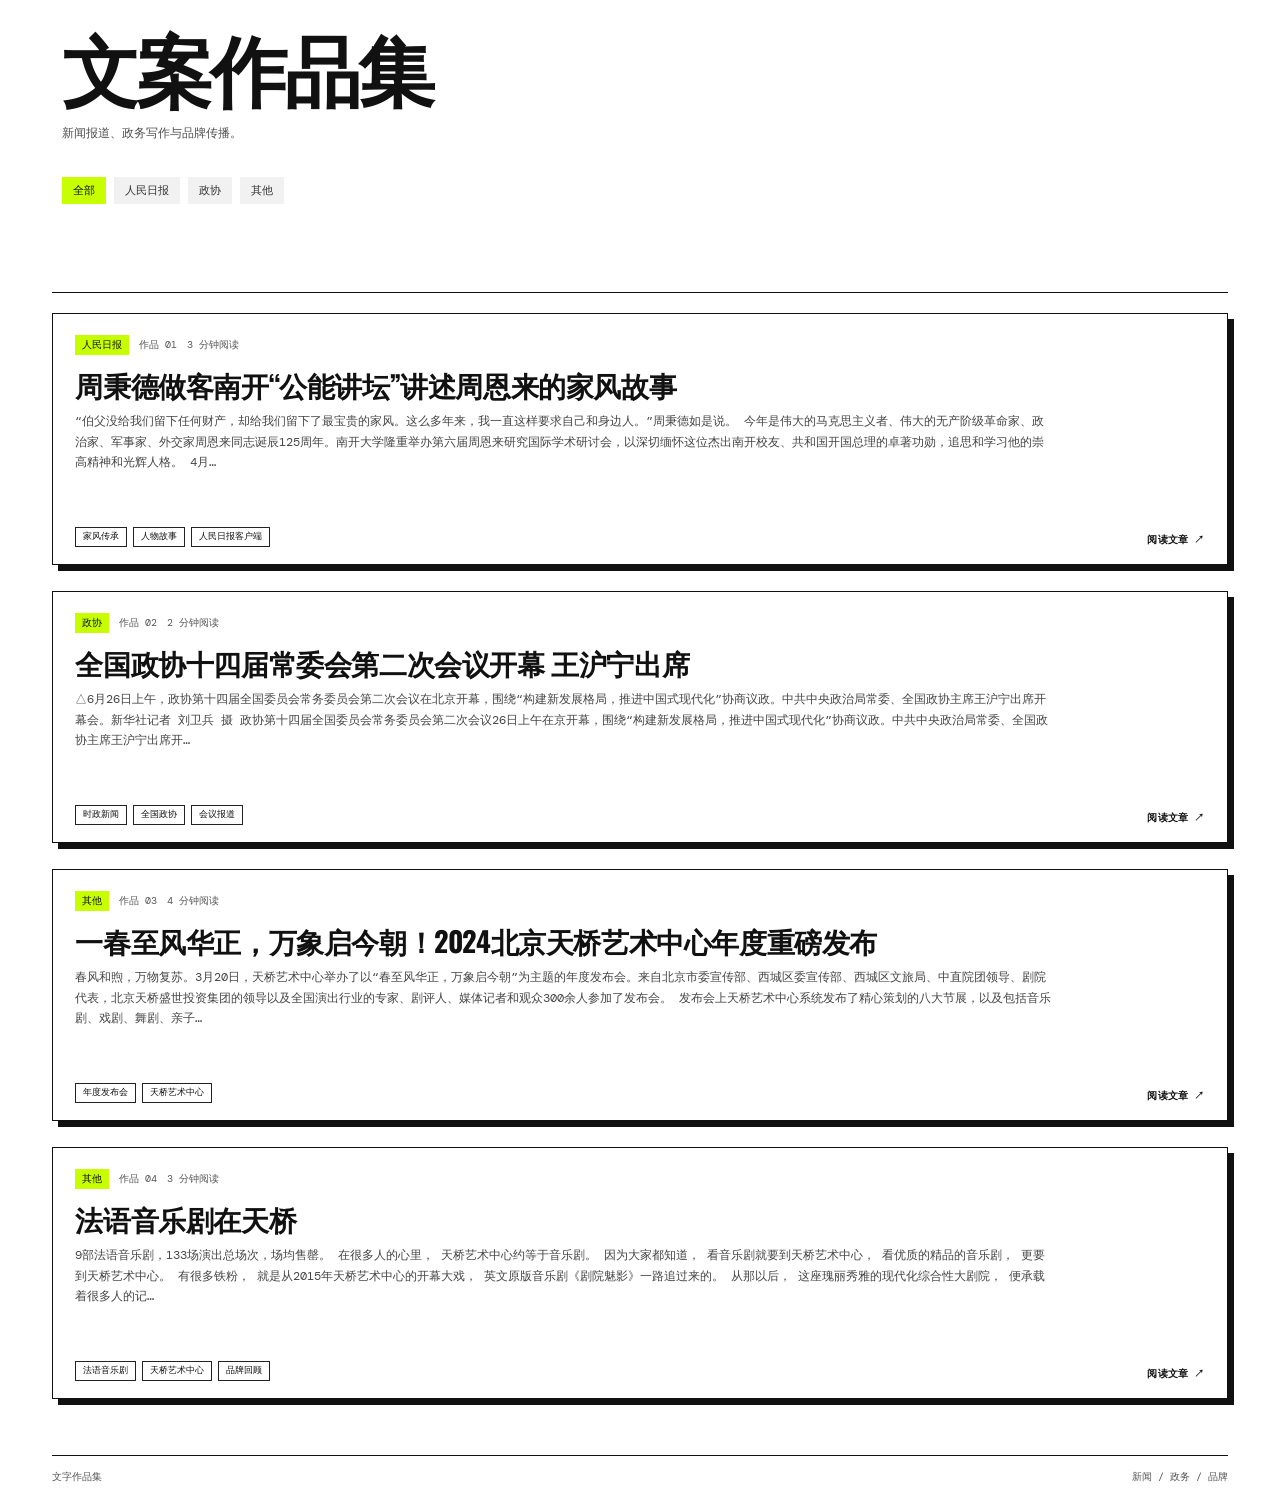
==== state-owned/index.html @ 79fd9572 "Add independent portfolio edition for state-owned enterprise applications" ====
<!doctype html>
<html lang="zh-CN">
<head>
  <meta charset="utf-8">
  <meta name="viewport" content="width=device-width, initial-scale=1">
  <meta name="theme-color" content="#ffffff">
  <meta name="description" content="文案作品集，精选新闻报道、政务写作与品牌传播作品。">
  <title>文案作品集</title>
  <link rel="stylesheet" href="styles.css">
</head>
<body>
  <main class="page-shell">
    <header class="site-header">
      <a class="wordmark" href="#home" aria-label="回到作品列表">文案作品集</a>
      <p class="intro">新闻报道、政务写作与品牌传播。</p>

      <nav class="filters" aria-label="作品分类">
        <button class="filter-chip is-active" data-filter="all" type="button">全部</button>
        <button class="filter-chip" data-filter="人民日报" type="button">人民日报</button>
        <button class="filter-chip" data-filter="政协" type="button">政协</button>
        <button class="filter-chip" data-filter="其他" type="button">其他</button>
      </nav>
    </header>

    <section class="work-section" id="home" aria-label="作品列表">
      <div class="section-rule"></div>
      <div class="article-list" id="article-list" aria-live="polite"></div>
    </section>

    <article class="article-view is-hidden" id="article-view" aria-live="polite"></article>

    <footer class="site-footer">
      <span>文字作品集</span>
      <span>新闻 / 政务 / 品牌</span>
    </footer>
  </main>
  <script src="articles-data.js?v=soe1"></script>
  <script src="script.js?v=soe1"></script>
</body>
</html>
---- state-owned/styles.css ----
@import url('https://fonts.googleapis.com/css2?family=DM+Mono:wght@400;500&family=Oswald:wght@500;600;700&display=swap');

:root {
  --ink: #111;
  --paper: #fff;
  --muted: #707070;
  --pale: #f1f1f1;
  --acid: #c8ff00;
  --mono: "DM Mono", "Courier New", monospace;
  --display: "Oswald", "Arial Narrow", Impact, sans-serif;
}

* { box-sizing: border-box; }
html { scroll-behavior: smooth; }
body {
  margin: 0;
  color: var(--ink);
  background: var(--paper);
  font-family: Arial, "Microsoft YaHei", sans-serif;
  -webkit-font-smoothing: antialiased;
}
button, a { color: inherit; }
button { font: inherit; }

.page-shell { width: min(1440px, 100%); margin: 0 auto; padding: 28px 4.1vw 24px; }
.site-header { min-height: 264px; padding: 0 10px 45px; }
.wordmark {
  display: inline-block;
  font-family: var(--display);
  font-size: clamp(54px, 6vw, 78px);
  font-weight: 700;
  line-height: .98;
  letter-spacing: -3px;
  text-decoration: none;
}
.intro {
  margin: 19px 0 34px;
  color: #4f4f4f;
  font-family: var(--mono);
  font-size: 12px;
  line-height: 1.7;
}
.filters { display: flex; flex-wrap: wrap; gap: 8px; }
.filter-chip {
  border: 0;
  padding: 6px 11px;
  background: #f1f1f1;
  color: #333;
  font-family: var(--mono);
  font-size: 11px;
  cursor: pointer;
  transition: background .15s ease, color .15s ease;
}
.filter-chip:hover, .filter-chip.is-active { background: var(--acid); color: #111; }
.section-rule { height: 1px; margin: 0 0 20px; background: var(--ink); }
.article-list { display: grid; gap: 26px; }
.article-card {
  position: relative;
  display: flex;
  min-height: 252px;
  border: 1.5px solid var(--ink);
  background: var(--paper);
  box-shadow: 6px 6px 0 var(--ink);
  transition: transform .16s ease, box-shadow .16s ease;
}
.article-card.has-image { min-height: 320px; }
.card-image { flex: 0 0 31%; min-width: 220px; padding: 16px; border-right: 1.5px solid var(--ink); }
.card-image img { display: block; width: 100%; height: 100%; min-height: 285px; border: 1px solid var(--ink); object-fit: cover; }
.article-card:hover { transform: translate(-2px, -2px); box-shadow: 8px 8px 0 var(--ink); }
.card-content { display: flex; flex: 1; min-width: 0; flex-direction: column; padding: 21px 22px 17px; }
.meta-line { display: flex; align-items: center; flex-wrap: wrap; gap: 10px; color: #555; font: 10px/1.4 var(--mono); }
.category-label { display: inline-block; padding: 3px 7px; background: var(--acid); color: #111; }
.article-title {
  width: fit-content;
  max-width: 100%;
  margin: 12px 0 10px;
  font-family: var(--display), "Microsoft YaHei", sans-serif;
  font-size: clamp(22px, 2.2vw, 31px);
  font-weight: 700;
  line-height: 1.22;
  letter-spacing: -.4px;
  text-decoration-thickness: 1px;
  text-underline-offset: 4px;
}
.article-title a { text-decoration: underline; text-decoration-color: transparent; }
.article-title a:hover { text-decoration-color: currentColor; }
.excerpt { max-width: 980px; margin: 0; color: #454545; font: 12px/1.7 var(--mono); }
.card-bottom { display: flex; align-items: end; justify-content: space-between; gap: 16px; margin-top: auto; padding-top: 20px; }
.tag-list { display: flex; flex-wrap: wrap; gap: 6px; }
.tag { border: 1px solid #222; padding: 3px 7px; font: 9px/1.3 var(--mono); white-space: nowrap; }
.read-link { flex: 0 0 auto; color: #111; font: 700 10px/1.4 var(--mono); text-decoration: none; letter-spacing: .2px; }
.read-link::after { content: " ↗"; }
.read-link:hover { color: #83ad00; }
.article-view { margin-top: 0; border: 1.5px solid var(--ink); padding: clamp(22px, 5vw, 64px); box-shadow: 6px 6px 0 var(--ink); }
.article-view.is-hidden, .work-section.is-hidden { display: none; }
.back-link { display: inline-block; margin-bottom: 30px; color: #444; font: 11px var(--mono); text-decoration: none; }
.back-link:hover { text-decoration: underline; }
.detail-title { max-width: 900px; margin: 17px 0 42px; font-family: var(--display), "Microsoft YaHei", sans-serif; font-size: clamp(34px, 5vw, 64px); line-height: 1.13; }
.prose { max-width: 780px; margin: 0 auto; font-size: 17px; line-height: 2; }
.prose p { margin: 0 0 1.4em; }
.prose h2 { margin: 2.1em 0 .8em; font-size: 22px; line-height: 1.5; }
.prose blockquote { margin: 1.6em 0; border-left: 3px solid var(--acid); padding: 4px 0 4px 18px; color: #333; }
.prose strong { font-weight: 700; }
.prose .source-link { color: #111; text-decoration: underline; text-decoration-color: var(--acid); text-decoration-thickness: 2px; text-underline-offset: 4px; }
.site-footer { display: flex; justify-content: space-between; gap: 12px; margin-top: 56px; border-top: 1px solid #111; padding: 14px 0 0; color: #555; font: 10px var(--mono); }
.empty-state { padding: 50px 12px; font: 13px var(--mono); }

@media (max-width: 680px) {
  .page-shell { padding: 22px 18px 20px; }
  .site-header { min-height: 230px; padding: 0 2px 32px; }
  .wordmark { letter-spacing: -2px; }
  .article-list { gap: 20px; }
  .article-card { min-height: 270px; box-shadow: 4px 4px 0 var(--ink); }
  .article-card.has-image { flex-direction: column; }
  .card-image { flex: 0 0 220px; min-width: 0; height: 220px; padding: 12px; border-right: 0; border-bottom: 1.5px solid var(--ink); }
  .card-image img { min-height: 0; }
  .card-content { padding: 17px 15px 14px; }
  .article-title { font-size: 25px; }
  .excerpt { font-size: 11px; }
  .card-bottom { align-items: start; flex-direction: column; gap: 12px; }
  .read-link { align-self: flex-end; }
  .prose { font-size: 16px; line-height: 1.9; }
  .site-footer { font-size: 9px; }
}

@media (prefers-reduced-motion: reduce) {
  *, *::before, *::after { scroll-behavior: auto !important; transition-duration: .01ms !important; }
}
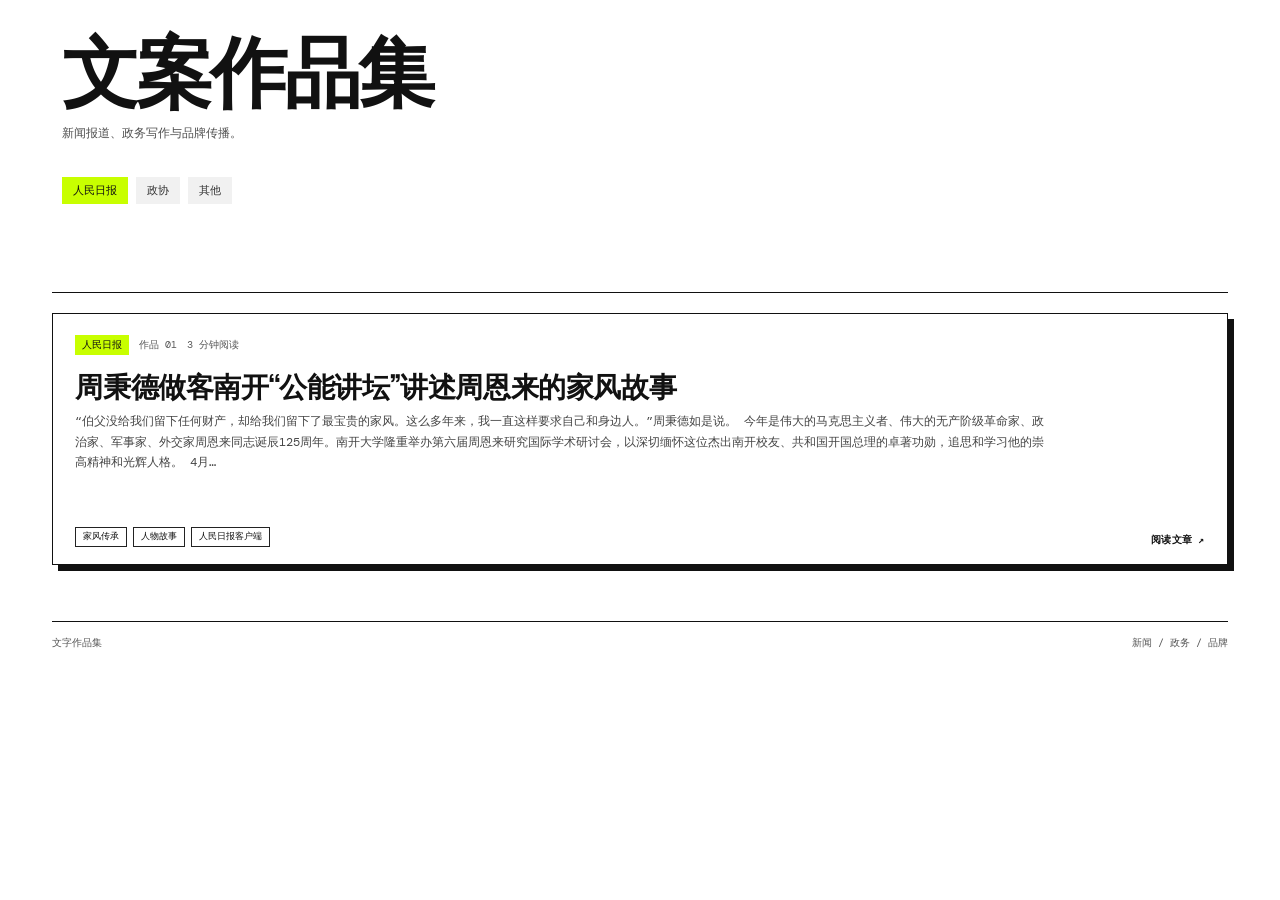
==== commit 82c70f81: "Use only the three requested portfolio categories" ====
--- a/state-owned/index.html
+++ b/state-owned/index.html
@@ -15,8 +15,7 @@
       <p class="intro">新闻报道、政务写作与品牌传播。</p>
 
       <nav class="filters" aria-label="作品分类">
-        <button class="filter-chip is-active" data-filter="all" type="button">全部</button>
-        <button class="filter-chip" data-filter="人民日报" type="button">人民日报</button>
+        <button class="filter-chip is-active" data-filter="人民日报" type="button">人民日报</button>
         <button class="filter-chip" data-filter="政协" type="button">政协</button>
         <button class="filter-chip" data-filter="其他" type="button">其他</button>
       </nav>
@@ -35,7 +34,7 @@
     </footer>
   </main>
   <script src="articles-data.js?v=soe1"></script>
-  <script src="script.js?v=soe1"></script>
+  <script src="script.js?v=three-tabs"></script>
 </body>
 </html>
 
